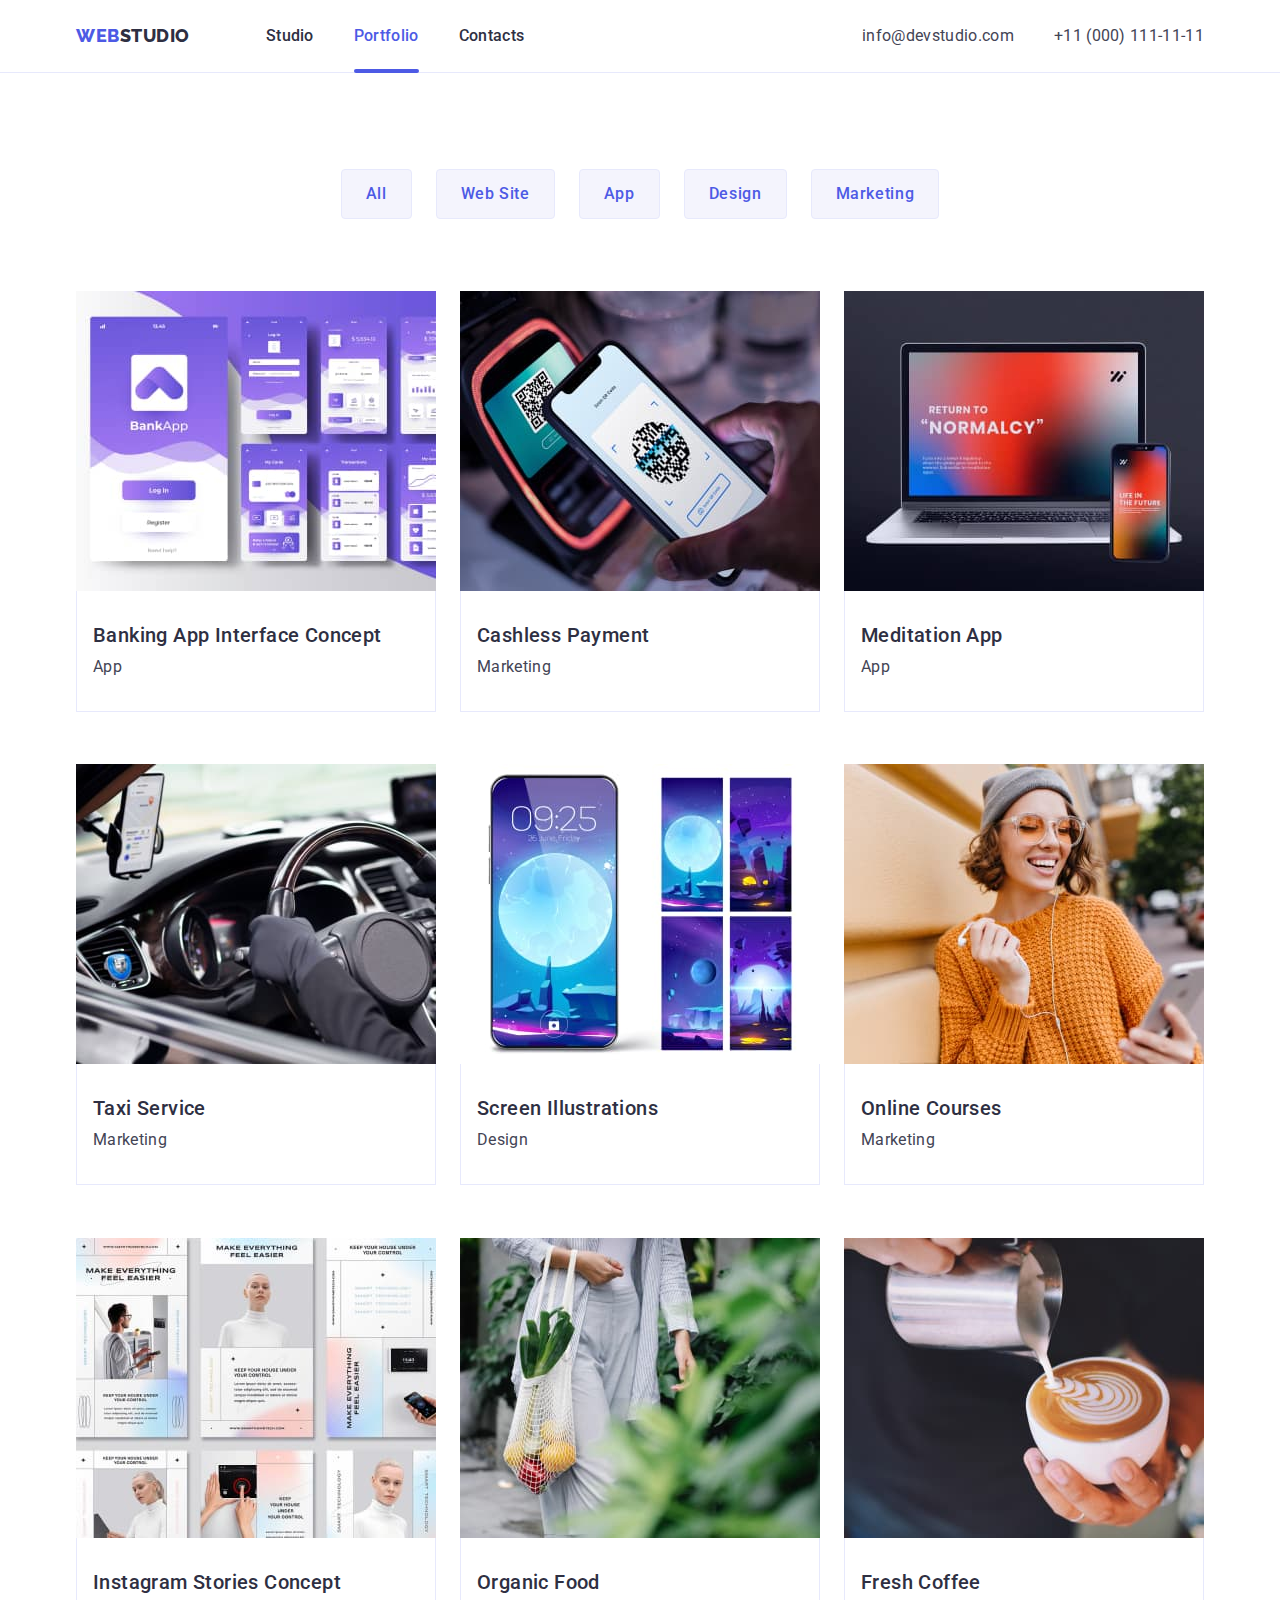
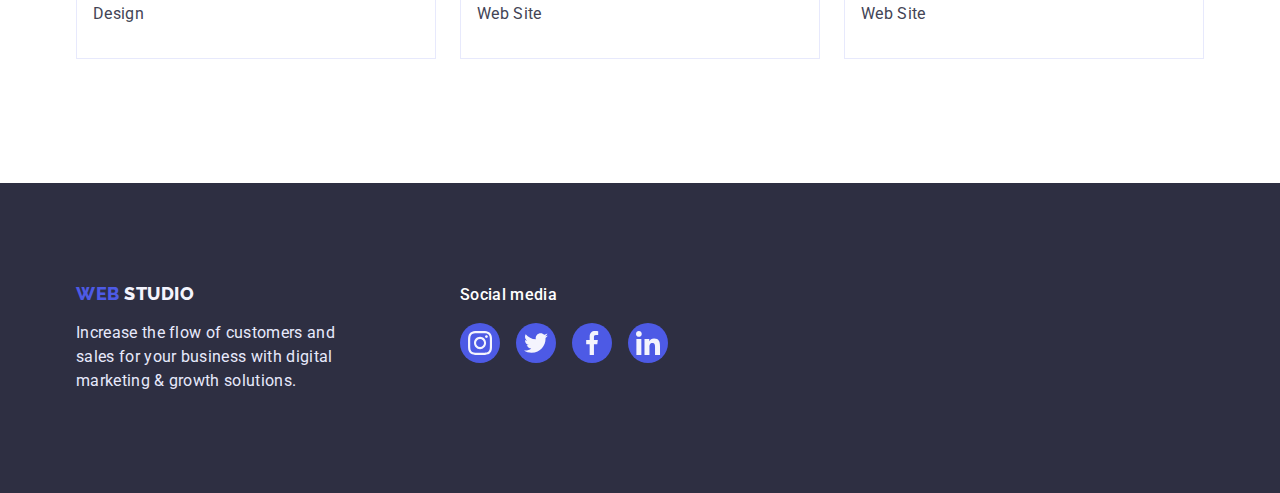
==== portfolio.html @ 4d695cb3 "Initial commit" ====
<!DOCTYPE html>
<html lang="en">
  <head>
    <meta charset="UTF-8" />
    <meta name="viewport" content="width=device-width, initial-scale=1.0" />
    <title>Document</title>
    <link rel="preconnect" href="https://fonts.googleapis.com" />
    <link rel="preconnect" href="https://fonts.gstatic.com" crossorigin />
    <link
      href="https://fonts.googleapis.com/css2?family=Raleway:wght@800&family=Roboto:wght@400;500;700;900&display=swap"
      rel="stylesheet"
      crossorigin="anonymous"
      referrerpolicy="no-referrer"
    />
    <link
      rel="stylesheet"
      href="https://cdnjs.cloudflare.com/ajax/libs/modern-normalize/1.1.0/modern-normalize.min.css"
    />
    <link rel="stylesheet" href="./css/styles.css" />
  </head>
  <body>
    <header class="header">
      <div class="header-nav container">
        <!-- Navigation -->
        <nav class="header-nav list">
          <a href="./index.html" class="logo link">Web<span class="logo-part">Studio</span></a>
          <ul class="site-nav header-link list">
            <li class="item">
              <a class="link" href="./index.html">Studio</a>
            </li>
            <li class="item">
              <a class="link active" href="./portfolio.html">Portfolio</a>
            </li>
            <li class="item">
              <a class="link" href="">Contacts</a>
            </li>
          </ul>
        </nav>

        <!-- Contacts -->
        <address class="header-nav address">
          <ul class="address-nav list">
            <li class="item">
              <a class="link" href="mailto:info@devstudio.com">info@devstudio.com</a>
            </li>
            <li class="item">
              <a class="link" href="tel:+110001111111">+11 (000) 111-11-11</a>
            </li>
          </ul>
        </address>
        <div class="header-line"></div>
      </div>
    </header>
    <main>
      <!-- Filters -->
      <section class="section-portfolio">
        <div class="container-portfolio">
          <h1 class="visually-hidden">Gallery</h1>
          <ul class="nav-portfolio list">
            <li class="item"><button type="button" class="btn-filter">All</button></li>
            <li class="item"><button type="button" class="btn-filter">Web Site</button></li>
            <li class="item"><button type="button" class="btn-filter">App</button></li>
            <li class="item"><button type="button" class="btn-filter">Design</button></li>
            <li class="item"><button type="button" class="btn-filter">Marketing</button></li>
          </ul>

          <!-- Сard set -->
          <ul class="card-set list">
            <li class="card">
              <a class="link card-link" href="">
                <div class="box-exampleworks">
                  <p class="overlay-background">
                    14 Stylish and User-Friendly App Design Concepts · Task Manager App · Calorie
                    Tracker App · Exotic Fruit Ecommerce App · Cloud Storage App
                  </p>

                  <img src="./images/app.jpg" alt="banking app interface concepte" width="360" />
                </div>
                <div class="card-content">
                  <h2 class="card-title">Banking App Interface Concept</h2>
                  <p class="card-text">App</p>
                </div>
              </a>
            </li>

            <li class="card">
              <a class="link card-link" href="">
                <div class="box-exampleworks">
                  <div class="overlay-background">
                    <p>
                      14 Stylish and User-Friendly App Design Concepts · Task Manager App · Calorie
                      Tracker App · Exotic Fruit Ecommerce App · Cloud Storage App
                    </p>
                  </div>
                  <img src="./images/marketing.jpg" alt="cashless payment" width="360" />
                </div>
                <div class="card-content">
                  <h2 class="card-title">Cashless Payment</h2>
                  <p class="card-text">Marketing</p>
                </div>
              </a>
            </li>

            <li class="card">
              <a class="link card-link" href="">
                <div class="box-exampleworks">
                  <div class="overlay-background">
                    <p>
                      14 Stylish and User-Friendly App Design Concepts · Task Manager App · Calorie
                      Tracker App · Exotic Fruit Ecommerce App · Cloud Storage App
                    </p>
                  </div>
                  <img src="./images/app-second.jpg" alt="meditaion app" width="360" />
                </div>
                <div class="card-content">
                  <h2 class="card-title">Meditation App</h2>
                  <p class="card-text">App</p>
                </div>
              </a>
            </li>
            <li class="card">
              <a class="link card-link" href="">
                <div class="box-exampleworks">
                  <div class="overlay-background">
                    <p>
                      14 Stylish and User-Friendly App Design Concepts · Task Manager App · Calorie
                      Tracker App · Exotic Fruit Ecommerce App · Cloud Storage App
                    </p>
                  </div>
                  <img src="./images/marketing-taxi.jpg" alt="taxi service" width="360" />
                </div>
                <div class="card-content">
                  <h2 class="card-title">Taxi Service</h2>
                  <p class="card-text">Marketing</p>
                </div>
              </a>
            </li>
            <li class="card">
              <a class="link card-link" href="">
                <div class="box-exampleworks">
                  <div class="overlay-background">
                    <p>
                      14 Stylish and User-Friendly App Design Concepts · Task Manager App · Calorie
                      Tracker App · Exotic Fruit Ecommerce App · Cloud Storage App
                    </p>
                  </div>
                  <img src="./images/img-design.jpg" alt="screen illustrations" width="360" />
                </div>
                <div class="card-content">
                  <h2 class="card-title">Screen Illustrations</h2>
                  <p class="card-text">Design</p>
                </div>
              </a>
            </li>
            <li class="card">
              <a class="link card-link" href="">
                <div class="box-exampleworks">
                  <div class="overlay-background">
                    <p>
                      14 Stylish and User-Friendly App Design Concepts · Task Manager App · Calorie
                      Tracker App · Exotic Fruit Ecommerce App · Cloud Storage App
                    </p>
                  </div>
                  <img src="./images/marketing-courses.jpg" alt="a girl with a phone" width="360" />
                </div>
                <div class="card-content">
                  <h2 class="card-title">Online Courses</h2>
                  <p class="card-text">Marketing</p>
                </div>
              </a>
            </li>
            <li class="card">
              <a class="link card-link" href="">
                <div class="box-exampleworks">
                  <div class="overlay-background">
                    <p>
                      14 Stylish and User-Friendly App Design Concepts · Task Manager App · Calorie
                      Tracker App · Exotic Fruit Ecommerce App · Cloud Storage App
                    </p>
                  </div>
                  <img
                    src="./images/design-instagram.jpg"
                    alt="instagram stories concept"
                    width="360"
                  />
                </div>
                <div class="card-content">
                  <h2 class="card-title">Instagram Stories Concept</h2>
                  <p class="card-text">Design</p>
                </div>
              </a>
            </li>
            <li class="card">
              <a class="link card-link" href="">
                <div class="box-exampleworks">
                  <div class="overlay-background">
                    <p>
                      14 Stylish and User-Friendly App Design Concepts · Task Manager App · Calorie
                      Tracker App · Exotic Fruit Ecommerce App · Cloud Storage App
                    </p>
                  </div>
                  <img
                    src="./images/website-food.jpg"
                    alt="vegetables and fruits in a bag"
                    width="360"
                  />
                </div>
                <div class="card-content">
                  <h2 class="card-title">Organic Food</h2>
                  <p class="card-text">Web Site</p>
                </div>
              </a>
            </li>
            <li class="card">
              <a class="link card-link" href="">
                <div class="box-exampleworks">
                  <div class="overlay-background">
                    <p>
                      14 Stylish and User-Friendly App Design Concepts · Task Manager App · Calorie
                      Tracker App · Exotic Fruit Ecommerce App · Cloud Storage App
                    </p>
                  </div>
                  <img
                    src="./images/website-coffee.jpg"
                    alt="barista pours coffee into a cup"
                    width="360"
                  />
                </div>
                <div class="card-content">
                  <h2 class="card-title">Fresh Coffee</h2>
                  <p class="card-text">Web Site</p>
                </div>
              </a>
            </li>
          </ul>
        </div>
      </section>
    </main>

    <!-- Footer -->
    <footer class="footer">
      <div class="container footer-wrapp">
        <div class="footer-box">
          <a href="./index.html" class="logo-footer link"
            >Web <span class="logo-footer-part">Studio</span></a
          >
          <p class="footer-text">
            Increase the flow of customers and sales for your business with digital marketing &
            growth solutions.
          </p>
        </div>
        <div class="footer-social-box">
          <h3 class="social-title">Social media</h3>
          <ul class="footer-media list">
            <li class="footer-media-item">
              <a class="footer-media-link" href="">
                <svg class="footer-media-icon" width="24" height="24">
                  <use href="./images/svg/symbol-defs.svg#icon-instagram"></use>
                </svg>
              </a>
            </li>
            <li class="footer-media-item">
              <a class="footer-media-link" href="">
                <svg class="footer-media-icon" width="24" height="24">
                  <use href="./images/svg/symbol-defs.svg#icon-twitter"></use>
                </svg>
              </a>
            </li>
            <li class="footer-media-item">
              <a class="footer-media-link" href="">
                <svg class="footer-media-icon" width="24" height="24">
                  <use href="./images/svg/symbol-defs.svg#icon-facebook"></use>
                </svg>
              </a>
            </li>
            <li class="footer-media-item">
              <a class="footer-media-link" href="">
                <svg class="footer-media-icon" width="24" height="24">
                  <use href="./images/svg/symbol-defs.svg#icon-linkedin"></use>
                </svg>
              </a>
            </li>
          </ul>
        </div>
      </div>
    </footer>
  </body>
</html>
---- css/styles.css ----
:root {
  --primary-brand: #4d5ae5;
  --pressed-state: #404bbf;
  --dark: #2e2f42;
  --succes: #31d0aa;
  --text: #434455;
  --subtle-text: #8e8f99;
  --accent: #e7e9fc;
  --light: #f4f4fd;
  --modal-overlay: rgba(46, 47, 66, 0.4);
  --hero-background: rgba(46, 47, 66, 0.7);
  --white-background: #ffffff;
  --time-transition-duration: 250ms;
  --transition-timing-function: cubic-bezier(0.4, 0, 0.2, 1);
}

p,
h2,
h3,
h4,
h5,
h6 {
  margin: 0;
}
img {
  display: block;
  max-width: 100%;
  height: auto;
}

button {
  display: block;
  cursor: pointer;
  border: none;
  border-radius: 4px;
}

address {
  font-style: normal;
}

ul,
ol {
  list-style: none;
  margin: 0;
  padding: 0;
}

.container {
  width: 1158px;
  padding-left: 15px;
  padding-right: 15px;
  margin: 0 auto;
}

.container-portfolio {
  width: 1158px;
  padding-left: 15px;
  padding-right: 15px;

  margin-left: auto;
  margin-right: auto;
}

.list {
  list-style: none;
}

.link {
  text-decoration: none;
  display: inline-block;
}

.visually-hidden {
  position: absolute;
  width: 1px;
  height: 1px;
  margin: -1px;
  border: 0;
  padding: 0;
  white-space: nowrap;
  clip-path: inset(100%);
  clip: rect(0 0 0 0);
  overflow: hidden;
}

/* Section */
.section {
  padding-top: 120px;
  padding-bottom: 120px;
}
.section-about {
  padding-top: 120px;
  padding-bottom: 120px;
}
.section-team {
  padding-top: 120px;
  padding-bottom: 120px;
  background-color: var(--light);
}
.section-title {
  margin-bottom: 72px;
  color: var(--dark);
  font-weight: 700;
  font-size: 36px;
  line-height: 1.11;
  text-align: center;
  letter-spacing: 0.02em;
  text-transform: capitalize;
}

.section-portfolio {
  padding-top: 96px;
  padding-bottom: 120px;
}

/* Header */
.header {
  background-color: var(--white-background);
  border-bottom: solid 1px var(--accent);
}

/* Body */
body {
  color: var(--text);
  background-color: var(--white-background);
  font-family: "Roboto", sans-serif;
  font-size: 16px;
}

/* Logo */
.logo {
  color: var(--primary-brand);
  font-family: "Raleway", sans-serif;
  letter-spacing: 0.03em;
  font-weight: 800;
  font-size: 18px;
  line-height: 1.17;
  letter-spacing: 0.03em;
  text-transform: uppercase;
  text-decoration: none;
}
.logo-part {
  color: var(--dark);
  font-family: "Raleway", sans-serif;
  letter-spacing: 0.03em;
  font-weight: 800;
  font-size: 18px;
  line-height: 1.17;
  letter-spacing: 0.03em;
  text-transform: uppercase;
  text-decoration: none;
}

/* Navigation */
.header-nav {
  display: flex;
  align-items: center;
}

.site-nav {
  display: flex;
  margin-left: 76px;
}

.site-nav .item + .item {
  margin-left: 40px;
}

.site-nav .link {
  display: block;
  padding-top: 24px;
  padding-bottom: 24px;

  color: var(--dark);
  font-weight: 500;
  font-size: 16px;
  line-height: 1.5;
  letter-spacing: 0.02em;

  transition: color var(--time-transition-duration) var(--transition-timing-function);
}

.site-nav .link:hover,
.site-nav .link:focus,
.site-nav .link:active {
  color: var(--pressed-state);
}

.site-nav .link.current {
  color: var(--primary-brand);
}
.site-nav .link.active {
  position: relative;
  display: block;
  color: var(--primary-brand);
}

.active::after {
  content: "";
  position: absolute;
  bottom: -1px;
  left: 0;
  display: block;
  width: 100%;
  height: 4px;
  border-radius: 2px;
  background-color: var(--primary-brand);
}

.address {
  font-style: normal;
  margin-left: auto;
}
.address-nav {
  display: flex;
  margin-left: auto;
}

.address-nav .item + .item {
  margin-left: 40px;
}

.address-nav .link {
  display: block;
  padding-top: 24px;
  padding-bottom: 24px;

  color: var(--text);
  font-style: normal;
  font-size: 16px;
  line-height: 1.5;
  letter-spacing: 0.02em;
  font-style: normal;
  transition: color var(--time-transition-duration) var(--transition-timing-function);
}
.address-nav .link:hover,
.address-nav .link:focus,
.address-nav .link:active {
  color: var(--pressed-state);
  font-style: normal;
  font-size: 16px;
  line-height: 1.5;
  letter-spacing: 0.02em;
  font-style: normal;
}

/* Hero */
.hero {
  padding: 188px 0;
  text-align: center;
  max-width: 1440px;
  min-height: 600px;
  margin-left: auto;
  margin-right: auto;
  background-color: var(--dark);
  background-image: linear-gradient(rgba(46, 47, 66, 0.7), rgba(46, 47, 66, 0.7)),
    url(../images/people-office-hero.jpg);
  background-repeat: no-repeat;
  background-position: center;
  background-size: cover;
}

.hero-title {
  margin-left: auto;
  margin-right: auto;
  margin-top: 0px;
  margin-bottom: 48;
  text-align: center;
  width: 496px;

  color: var(--white-background);
  font-weight: 700;
  font-size: 56px;
  line-height: 1.07;
  letter-spacing: 0.02em;
}

/* Buttons */
.btn {
  display: inline-block;
  min-width: 169px;
  text-align: center;
  padding-left: 32px;
  padding-right: 32px;
  padding-top: 16px;
  padding-bottom: 16px;
  margin: auto;

  color: var(--white-background);
  background-color: var(--primary-brand);
  font-family: "Roboto", sans-serif;
  font-weight: 500;
  font-size: 16px;
  line-height: 1.5;
  align-items: center;
  letter-spacing: 0.04em;
  cursor: pointer;
  border-radius: 4px;
  border: none;

  transition-property: color, border, box-shadow, background;
  transition-duration: var(--time-transition-duration);
  transition-timing-function: var(--transition-timing-function);
}

.btn:hover,
.btn:focus {
  color: var(--white-background);
  background-color: var(--pressed-state);
  font-family: "Roboto", sans-serif;
  font-weight: 500;
  font-size: 16px;
  line-height: 1.5;
  align-items: center;
  letter-spacing: 0.04em;
  cursor: pointer;
  padding-right: 32px;
  padding-top: 16px;
  padding-bottom: 16px;
  display: inline-block;
  border: none;
  min-width: 169px;
  text-align: center;
}

/* 01 About */
.about-item {
  padding: 0px;
}

.about {
  display: flex;
  gap: 24px;
}

.about-title {
  margin-bottom: 8px;
  color: var(--dark);
  font-weight: 500;
  font-size: 20px;
  line-height: 1.2;
  letter-spacing: 0.02em;
}

.about-text {
  font-family: "Roboto", sans-serif;
  font-weight: 400;
  font-size: 16px;
  line-height: 1.5;
  letter-spacing: 0.02em;
  color: var(--text);
  max-width: 264px;
}

.about .item-about {
  width: 264px;
}

.icon-box {
  background-color: var(--light);
  display: flex;
  justify-content: center;
  align-items: center;
  height: 112px;
  border-radius: 4px;
  margin-bottom: 8px;
  background-position: center;
}

.icon-about {
  background-size: contain;
}
/* 02 Types of job*/
.types {
  display: flex;
  gap: 24px;
}

/* 03 Team */
.team {
  display: flex;
  gap: 24px;
}

.team-title {
  margin-bottom: 8px;
  color: var(--dark);
  font-weight: 500;
  font-size: 20px;
  line-height: 1.2;
  text-align: center;
  letter-spacing: 0.02em;
}

.team-text {
  color: var(--text);
  font-size: 16px;
  line-height: 1.5;
  text-align: center;
  letter-spacing: 0.02em;
}
.team-title {
  background-color: var(--white-background);
}
.team-item {
  width: 264px;
  border-radius: 4px;
  background-color: var(--white-background);
  box-shadow: 0px 1px 6px rgba(46, 47, 66, 0.08), 0px 1px 1px rgba(46, 47, 66, 0.16),
    0px 2px 1px rgba(46, 47, 66, 0.08);
}

.team-item-content {
  padding-left: 16px;
  padding-right: 16px;
  padding-top: 32px;
  padding-bottom: 32px;
}

.media {
  display: flex;
  gap: 24px;
  margin-top: 8px;
}

.media-link {
  width: 40px;
  height: 40px;
  border-radius: 50%;
  background-color: var(--primary-brand);
  display: flex;
  align-items: center;
  justify-content: center;

  transition-property: background-color;
  transition-duration: var(--time-transition-duration);
  transition-timing-function: var(--transition-timing-function);
}

.media-link:hover,
.media-link:focus,
.media-link:active {
  background-color: var(--pressed-state);
}

.media-icon {
  fill: var(--light);
}

/* 04 Customers */
.about-item {
  padding: 0px;
}

.customers {
  display: flex;
  gap: 24px;
}

.customers-icon-box {
  display: flex;
  justify-content: center;
  align-items: center;
  height: 88px;
  width: 168px;
  border-radius: 4px;
  background-position: center;
  border: 1px solid currentColor;
  color: var(--subtle-text);

  transition-property: color;
  transition-duration: var(--time-transition-duration);
  transition-timing-function: var(--transition-timing-function);
}

.customers-icon-box:hover,
.customers-icon-box:active {
  color: var(--pressed-state);
}

.customers-icon-about {
  /* background-size: contain; */
  fill: currentColor;
}

.customers-icon-about:hover,
.customers-icon-about:active {
  background-size: contain;
  fill: var(--pressed-state);
}

/* Footer */
.footer {
  padding-top: 100px;
  padding-bottom: 100px;
  background-color: var(--dark);
}

.footer-wrapp {
  display: flex;
}
.footer-box {
  margin-right: 120px;
}
.logo-footer {
  color: var(--primary-brand);
  font-family: "Raleway", sans-serif;
  letter-spacing: 0.03em;
  letter-spacing: 0.03em;
  font-weight: 800;
  font-size: 18px;
  line-height: 1.17;
  letter-spacing: 0.03em;
  text-transform: uppercase;
  text-decoration: none;
}
.logo-footer-part {
  color: var(--light);
  font-family: "Raleway", sans-serif;
  letter-spacing: 0.03em;
  font-weight: 800;
  font-size: 18px;
  line-height: 1.17;
  letter-spacing: 0.03em;
  text-transform: uppercase;
  text-decoration: none;
}
.footer-text {
  color: var(--accent);
  margin-top: 16px;
  width: 264px;
  letter-spacing: 0.02em;
  line-height: 1.5;
}

.social-title {
  font-weight: 500;
  font-size: 16px;
  line-height: 1.5;
  letter-spacing: 0.02em;
  color: var(--white-background);
  margin-bottom: 16px;
}

.footer-media {
  display: flex;
  gap: 16px;
  margin-top: 16px;
}

.footer-media-link {
  width: 40px;
  height: 40px;
  border-radius: 50%;
  background-color: var(--primary-brand);
  display: flex;
  align-items: center;
  justify-content: center;

  transition-property: color, border, box-shadow, background;
  transition-duration: var(--time-transition-duration);
  transition-timing-function: var(--transition-timing-function);
}

.footer-media-link:hover,
.footer-media-link:focus,
.footer-media-link:active {
  width: 40px;
  height: 40px;
  border-radius: 50%;
  background-color: var(--succes);
  display: flex;
  align-items: center;
  justify-content: center;
}

.footer-media-icon {
  fill: var(--light);
}

/* Portfolio novigation */

.btn-filter {
  cursor: pointer;
  display: flex;
  flex-direction: row;
  justify-content: center;
  align-items: center;
  padding: 12px 24px;

  color: var(--primary-brand);
  background-color: var(--light);
  border: 1px solid var(--accent);
  border-radius: 4px;
  font-family: "Roboto", sans-serif;
  font-weight: 500;
  font-size: 16px;
  line-height: 1.5;
  align-items: center;
  text-align: center;
  letter-spacing: 0.04em;

  transition-property: color, border, box-shadow, background;
  transition-duration: var(--time-transition-duration);
  transition-timing-function: var(--transition-timing-function);
}

.btn-filter:hover,
.btn-filter:focus {
  color: var(--white-background);
  background-color: var(--pressed-state);

  box-shadow: 0px 3px 1px rgba(0, 0, 0, 0.1), 0px 2px 1px rgba(0, 0, 0, 0.08),
    0px 2px 2px rgba(0, 0, 0, 0.12);
}
.nav-portfolio {
  display: flex;
  justify-content: center;
  margin-bottom: 72px;
}

.nav-portfolio .item + .item {
  margin-left: 24px;
}

/* Portfolio card-set */
.card {
  flex-basis: calc((100% - 48px) / 3);
}

.card-link {
  transition-property: color, border, box-shadow;
  overflow: hidden;
  transition-duration: var(--time-transition-duration);
  transition-timing-function: var(--transition-timing-function);
}
.card-link:hover,
.card-link:focus {
  box-shadow: 0px 1px 6px rgba(46, 47, 66, 0.08), 0px 1px 1px rgba(46, 47, 66, 0.16),
    0px 2px 1px rgba(46, 47, 66, 0.08);
}

.card-set {
  display: flex;
  flex-wrap: wrap;
  gap: 48px 24px;
}

.card-title {
  margin-bottom: 8px;
  color: var(--dark);
  font-weight: 500;
  font-size: 20px;
  line-height: 1.2;
  text-align: start;
  letter-spacing: 0.02em;
}

.card-text {
  color: var(--text);
  font-size: 16px;
  line-height: 1.5;
  text-align: start;
  letter-spacing: 0.02em;
}

.card-content {
  padding-top: 32px;
  padding-bottom: 32px;
  padding-left: 16px;
  padding-right: 16px;

  border-left: 1px solid var(--accent);
  border-right: 1px solid var(--accent);
  border-bottom: 1px solid var(--accent);
}

.box-exampleworks {
  position: relative;
  width: 360px;
  height: 300px;
  margin: 0 auto;
  background-color: #bdbdbd;
  overflow: hidden;
}

.overlay-background {
  position: absolute;
  top: 100%;
  left: 0;
  width: 100%;
  height: 100%;
  background-color: var(--primary-brand);
  color: var(--light);
  padding: 32px 40px;
  margin: 0;

  font-weight: 400;
  font-size: 16px;
  line-height: 1.5;
  letter-spacing: 0.02em;

  transition: transform var(--time-transition-duration) var(--transition-timing-function);
}

.card-link:hover .overlay-background,
.card-link:focus .overlay-background {
  transform: translateY(-100%);
}

/* Modal window */

.backdrop {
  position: fixed;
  top: 0;
  left: 0;
  width: 100%;
  height: 100%;
  background-color: rgba(46, 47, 66, 0.4);
  opacity: 1;
  transition-duration: var(--time-transition-duration);
  transition-timing-function: var(--transition-timing-function);
}

.backdrop.is-hidden {
  visibility: hidden;
  opacity: 0;
  pointer-events: none;
}
.modal {
  position: absolute;
  left: 50%;
  top: 50%;
  transform: translate(-50%, -50%) scale(1);

  width: 408px;
  height: 576px;

  transition: var(--time-transition-duration), var(--transition-timing-function);
  min-width: 408px;
  min-height: 576px;

  background: #fcfcfc;
  box-shadow: 0px 1px 1px rgba(0, 0, 0, 0.14), 0px 1px 3px rgba(0, 0, 0, 0.12),
    0px 2px 1px rgba(0, 0, 0, 0.2);
  border-radius: 4px;
}

.close-btn-modal {
  display: flex;
  justify-content: center;
  align-items: center;
  position: absolute;
  top: 24px;
  right: 24px;
  width: 24px;
  height: 24px;
  background: var(--accent);
  border: 1px solid rgba(0, 0, 0, 0.1);
  border-radius: 50%;
  transition-duration: var(--time-transition-duration);
  transition-timing-function: var(--transition-timing-function);
}

.icon-btn-modal {
  width: 8px;
  height: 8px;
  fill: var(--dark);
  transition-duration: fill var(--time-transition-duration);
  transition-timing-function: var(--transition-timing-function);
}

.close-btn-modal:hover,
.close-btn-modal:focus,
.close-btn-modal:active {
  display: flex;
  justify-content: center;
  align-items: center;
  position: absolute;
  top: 24px;
  right: 24px;
  width: 24px;
  height: 24px;
  background: var(--pressed-state);
  border-radius: 50%;
  transition-duration: var(--time-transition-duration);
  transition-timing-function: var(--transition-timing-function);
}

.close-btn-modal:hover .icon-btn-modal,
.close-btn-modal:active .icon-btn-modal {
  fill: var(--light);
}
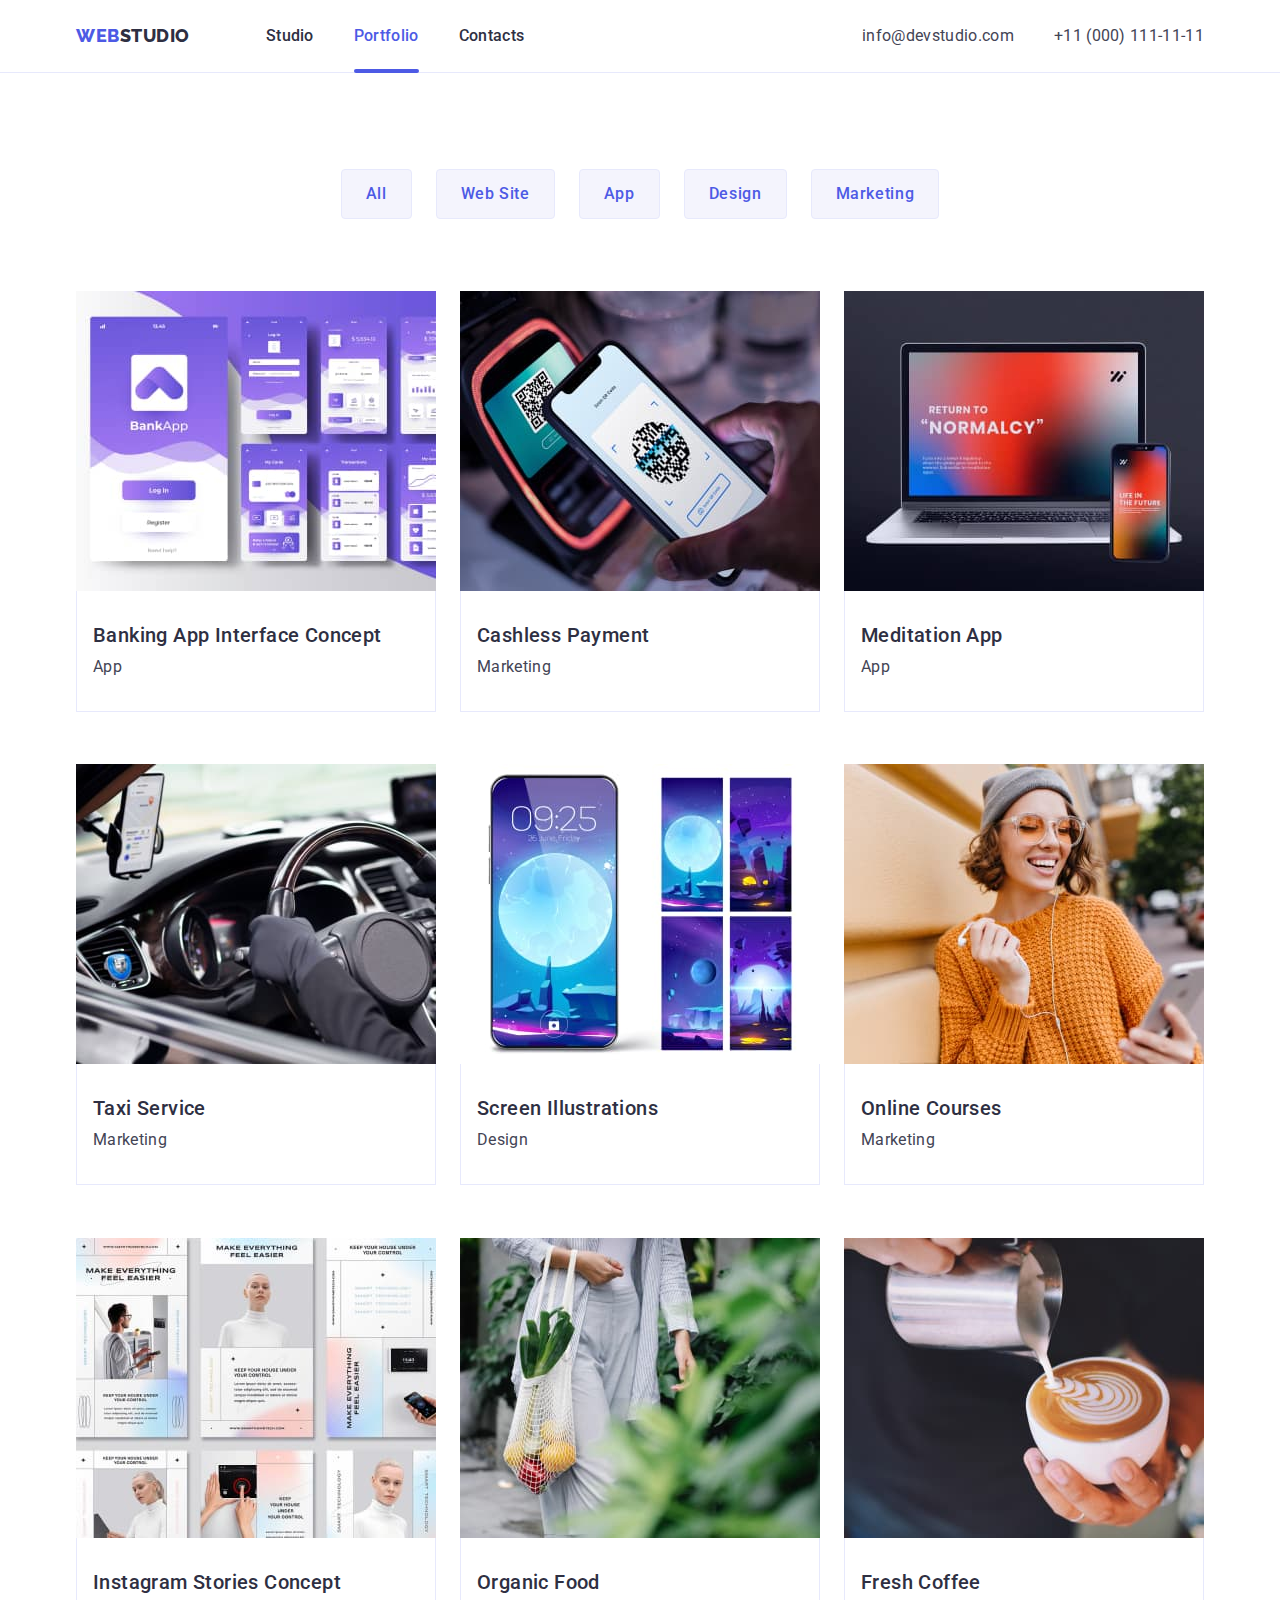
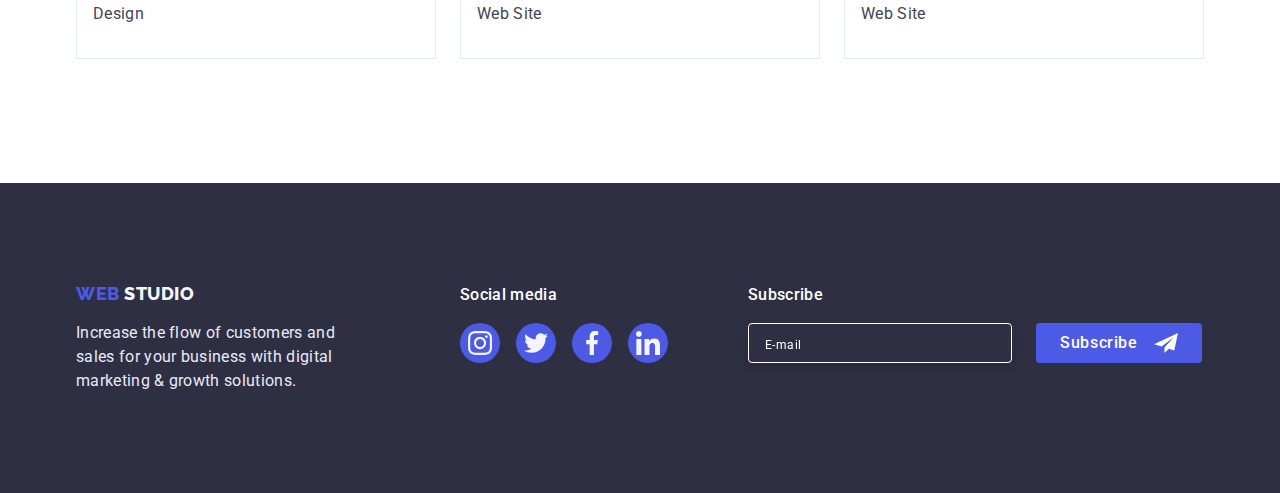
==== commit a4230729: "HW 06" ====
--- a/portfolio.html
+++ b/portfolio.html
@@ -282,6 +282,23 @@
             </li>
           </ul>
         </div>
+        <form class="subscribe-form">
+          <p class="subscribe-text">Subscribe</p>
+          <div class="subscribe-content">
+            <input
+              type="email"
+              class="subscribe-form-input"
+              placeholder="E-mail"
+              name="user_subscribe_email"
+            />
+            <button type="submit" class="subscribe-btn">
+              Subscribe
+              <svg class="footer-subscribe-btn-icon" width="24" height="24">
+                <use href="./images/svg/symbol-defs.svg#icon-send"></use>
+              </svg>
+            </button>
+          </div>
+        </form>
       </div>
     </footer>
   </body>
--- a/css/styles.css
+++ b/css/styles.css
@@ -735,18 +735,20 @@
   transform: translate(-50%, -50%) scale(1);
 
   width: 408px;
-  height: 576px;
+  height: 584px;
+
+  padding: 72px 24px 24px;
 
   transition: var(--time-transition-duration), var(--transition-timing-function);
-  min-width: 408px;
-  min-height: 576px;
+  /* min-width: 408px;
+  min-height: 576px; */
 
   background: #fcfcfc;
   box-shadow: 0px 1px 1px rgba(0, 0, 0, 0.14), 0px 1px 3px rgba(0, 0, 0, 0.12),
     0px 2px 1px rgba(0, 0, 0, 0.2);
   border-radius: 4px;
 }
-
+/* Button close in the Modal */
 .close-btn-modal {
   display: flex;
   justify-content: center;
@@ -759,7 +761,7 @@
   background: var(--accent);
   border: 1px solid rgba(0, 0, 0, 0.1);
   border-radius: 50%;
-  transition-duration: var(--time-transition-duration);
+  transition: var(--time-transition-duration);
   transition-timing-function: var(--transition-timing-function);
 }
 
@@ -767,7 +769,7 @@
   width: 8px;
   height: 8px;
   fill: var(--dark);
-  transition-duration: fill var(--time-transition-duration);
+  transition: fill var(--time-transition-duration);
   transition-timing-function: var(--transition-timing-function);
 }
 
@@ -784,7 +786,7 @@
   height: 24px;
   background: var(--pressed-state);
   border-radius: 50%;
-  transition-duration: var(--time-transition-duration);
+  transition: var(--time-transition-duration);
   transition-timing-function: var(--transition-timing-function);
 }
 
@@ -792,3 +794,261 @@
 .close-btn-modal:active .icon-btn-modal {
   fill: var(--light);
 }
+
+/* Content modal window */
+
+.text-modal {
+  font-weight: 500;
+  font-size: 16px;
+  line-height: 1.5;
+  margin-bottom: 16px;
+
+  text-align: center;
+  letter-spacing: 0.02em;
+  color: var(--dark);
+}
+
+.modal-form {
+  display: flex;
+  flex-direction: column;
+  /* width: 360px;
+  min-height: 336px;
+  margin: 0 auto; */
+}
+
+.modal-form-input {
+  width: 100%;
+  height: 40px;
+  border: 1px solid rgba(46, 47, 66, 0.4);
+  border-radius: 4px;
+  padding-left: 38px;
+  color: var(--text);
+
+  transition: border var(--time-transition-duration);
+  transition-timing-function: var(--transition-timing-function);
+}
+.modal-form-input:focus {
+  border-color: var(--primary-brand);
+  outline: none;
+}
+
+.modal-form-input:focus + .modal-form-input-icon {
+  fill: var(--primary-brand);
+}
+
+.modal-form-input::placeholder {
+  font-weight: 400;
+  font-size: 12px;
+  line-height: 1.17;
+  letter-spacing: 0.04em;
+  color: var(--subtle-text);
+}
+.modal-form-textarea {
+  resize: none;
+  width: 100%;
+  height: 120px;
+
+  border: 1px solid rgba(46, 47, 66, 0.4);
+  border-radius: 4px;
+  padding: 8px 16px;
+  color: var(--text);
+}
+
+.modal-form-textarea:focus {
+  border-color: var(--primary-brand);
+  outline: none;
+  transition: border-color var(--time-transition-duration);
+  transition-timing-function: border-color var(--transition-timing-function);
+}
+
+.modal-form-textarea::placeholder {
+  font-weight: 400;
+  font-size: 12px;
+  line-height: 1.17;
+  letter-spacing: 0.04em;
+  color: var(--subtle-text);
+}
+
+.modal-form-field {
+  margin-bottom: 16px;
+}
+
+.modal-form-input-desc {
+  display: block;
+  font-weight: 400;
+  font-size: 12px;
+  line-height: 1.17;
+  letter-spacing: 0.04em;
+  color: var(--subtle-text);
+  margin-bottom: 4px;
+}
+
+/* Icon in the inputs */
+
+.modal-form-input-icon {
+  position: absolute;
+  top: 50%;
+  left: 16px;
+  transform: translate(0, -50%);
+  width: 18px;
+  height: 24px;
+  display: block;
+  fill: var(--dark);
+  transition: fill var(--time-transition-duration);
+  transition-timing-function: var(--transition-timing-function);
+}
+
+/* Inputs  */
+
+.modal-form-input-wrapper {
+  position: relative;
+  display: block;
+}
+
+/* Check-box */
+.modal-form-check-desc::before {
+  content: "";
+  display: block;
+  cursor: pointer;
+
+  margin-right: 8px;
+
+  width: 16px;
+  height: 16px;
+
+  border: 1px solid rgba(46, 47, 66, 0.4);
+  border-radius: 2px;
+}
+
+.modal-form-check:checked + .modal-form-check-desc::before {
+  background-image: url(../images/svg/click.svg);
+  fill: var(--light);
+  background-color: var(--pressed-state);
+  background-size: 10px 8px;
+  background-repeat: no-repeat;
+  background-position: center;
+
+  transition: var(--time-transition-duration);
+  transition-timing-function: var(--transition-timing-function);
+}
+
+.modal-form-check:focus + .modal-form-check-desc::before {
+  border-color: var(--primary-brand);
+
+  transition: var(--time-transition-duration);
+  transition-timing-function: var(--transition-timing-function);
+}
+
+.modal-form-check-desc {
+  display: flex;
+  align-items: center;
+
+  font-weight: 400;
+  font-size: 12px;
+  line-height: 1.17;
+  letter-spacing: 0.04em;
+  margin-bottom: 24px;
+
+  color: var(--subtle-text);
+}
+.user-policy-link {
+  color: var(--primary-brand);
+}
+
+/* subscribe form */
+.subscribe-footer {
+  margin-left: 80px;
+}
+.subscribe-text {
+  font-weight: 500;
+  font-size: 16px;
+  line-height: 1.5;
+  letter-spacing: 0.02em;
+  color: var(--white-background);
+  margin-bottom: 16px;
+}
+
+.subscribe-form {
+  margin: 0 auto;
+  margin-left: 80px;
+}
+
+.subscribe-form-input {
+  width: 264px;
+  height: 40px;
+  padding: 16px;
+  margin-right: 24px;
+
+  font-weight: 400;
+  font-size: 16px;
+  line-height: 1.5;
+  letter-spacing: 0.04em;
+  color: var(--white-background);
+
+  border: 1px solid var(--white-background);
+  border-radius: 4px;
+  background-color: var(--dark);
+  filter: drop-shadow(0px 4px 4px rgba(0, 0, 0, 0.15));
+
+  transition: border var(--time-transition-duration);
+  transition-timing-function: var(--transition-timing-function);
+}
+.subscribe-form-input:focus {
+  border-color: var(--primary-brand);
+  outline: none;
+}
+
+.subscribe-form-input::placeholder {
+  font-weight: 400;
+  font-size: 12px;
+  line-height: 2;
+  letter-spacing: 0.04em;
+  color: var(--white-background);
+}
+
+.subscribe-form-input-wrapper {
+  position: relative;
+  display: block;
+}
+
+.subscribe-btn {
+  display: inline-flex;
+  min-width: 165px;
+  text-align: center;
+  padding-left: 24px;
+  padding-right: 24px;
+  padding-top: 8px;
+  padding-bottom: 8px;
+  margin: auto;
+
+  color: var(--white-background);
+  background-color: var(--primary-brand);
+  font-family: "Roboto", sans-serif;
+  font-weight: 500;
+  font-size: 16px;
+  line-height: 1.5;
+  align-items: center;
+  letter-spacing: 0.04em;
+  cursor: pointer;
+  border-radius: 4px;
+  border: none;
+
+  transition-property: color, border, box-shadow, background;
+  transition-duration: var(--time-transition-duration);
+  transition-timing-function: var(--transition-timing-function);
+}
+
+.subscribe-btn:hover,
+.subscribe-btn:focus {
+  color: var(--white-background);
+  background-color: var(--pressed-state);
+}
+
+.footer-subscribe-btn-icon {
+  margin-left: 16px;
+  fill: var(--white-background);
+}
+
+.subscribe-content {
+  display: flex;
+}
